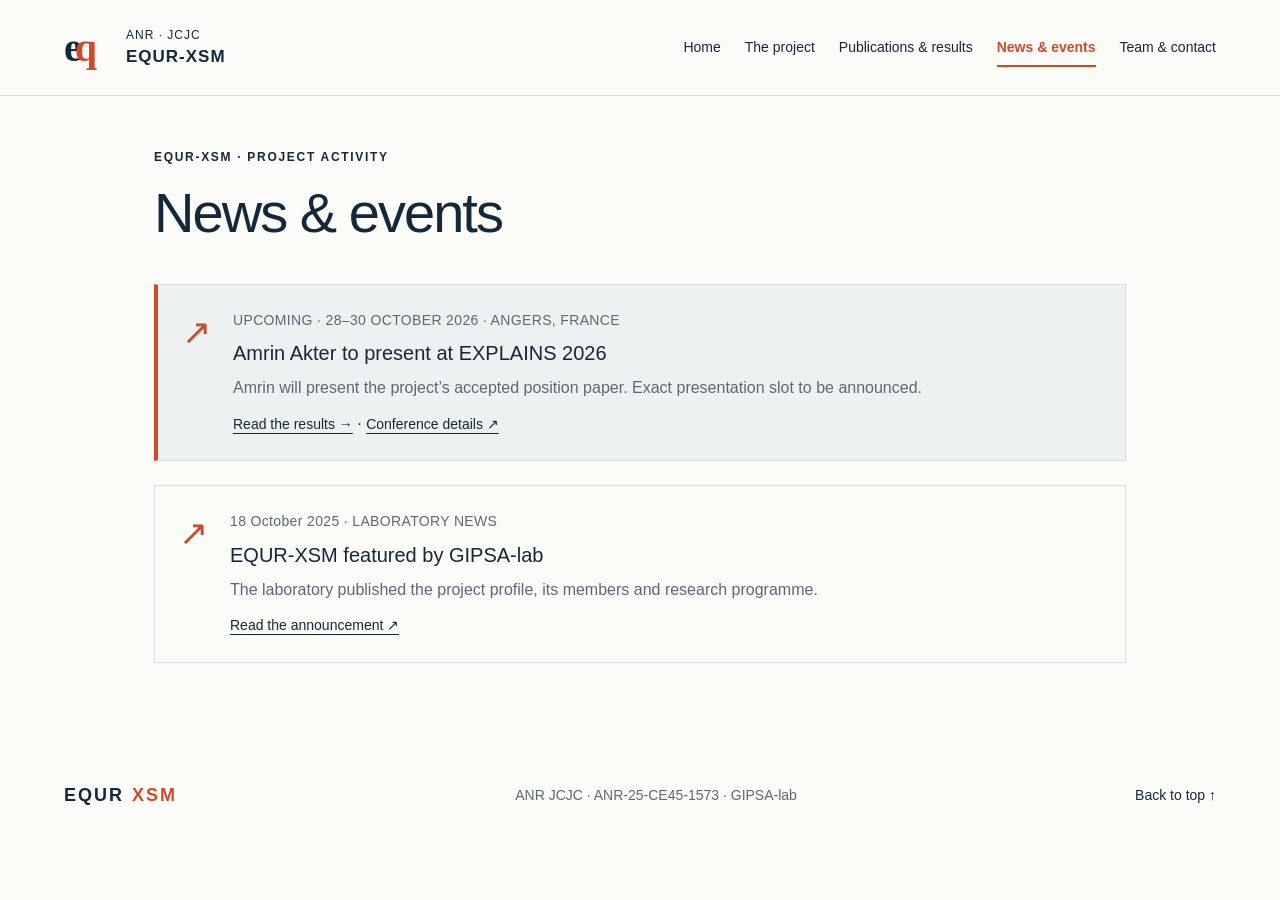
==== news.html @ 14bad8a6 "Organize EQUR-XSM into five pages with shared navigation and legacy link redirects" ====
<!doctype html>
<html lang="en">
<head>
<meta charset="UTF-8"><meta name="viewport" content="width=device-width,initial-scale=1">
<title>News &amp; events | EQUR-XSM</title>
<meta name="description" content="Conference presentations and laboratory announcements from the EQUR-XSM research project.">
<link rel="canonical" href="https://dawoodchanti.github.io/anr-jcjc-equr-xsm/news.html">
<link rel="icon" type="image/svg+xml" href="icon.svg"><link rel="stylesheet" href="style.css">
<script src="script.js" defer></script>
</head>
<body class="subpage" data-page="news.html">
<a class="skip" href="#main">Skip to content</a>
<header><a class="brand" href="index.html" aria-label="EQUR-XSM home"><span class="monogram">e<span>q</span></span><span>ANR · JCJC<br><strong>EQUR-XSM</strong></span></a><button type="button" class="menu" aria-expanded="false" aria-controls="navigation">Menu <span aria-hidden="true">＋</span></button><nav id="navigation" aria-label="Main navigation"><a href="index.html">Home</a><a href="project.html">The project</a><a href="publications.html">Publications &amp; results</a><a href="news.html" aria-current="page">News &amp; events</a><a href="team.html">Team &amp; contact</a></nav></header>
<main id="main">
<section class="section events" id="evenements"><div class="section-body"><p class="eyebrow">EQUR-XSM · PROJECT ACTIVITY</p><h1>News & events</h1><div class="event-empty upcoming-event"><div class="calendar-icon" aria-hidden="true">↗</div><div><p class="news-date">UPCOMING · 28–30 OCTOBER 2026 · ANGERS, FRANCE</p><h2>Amrin Akter to present at EXPLAINS 2026</h2><p>Amrin will present the project’s accepted position paper. Exact presentation slot to be announced.</p><a class="source-link" href="publications.html#explains-2026-results">Read the results →</a> · <a class="source-link" href="https://explains.scitevents.org/">Conference details ↗</a></div></div><div class="event-empty"><div class="calendar-icon" aria-hidden="true">↗</div><div><p class="news-date"><time datetime="2025-10-18">18 October 2025</time> · LABORATORY NEWS</p><h2>EQUR-XSM featured by GIPSA-lab</h2><p>The laboratory published the project profile, its members and research programme.</p><a class="source-link" href="https://www.gipsa-lab.grenoble-inp.fr/?p=18497">Read the announcement ↗</a></div></div></div></section>
</main>
<footer><a class="footer-brand" href="index.html">EQUR<span>XSM</span></a><p>ANR JCJC · ANR-25-CE45-1573 · GIPSA-lab</p><a href="#main">Back to top ↑</a></footer>
</body></html>
---- style.css ----
:root{--ink:#14283b;--muted:#5b6976;--orange:#cd4a2d;--paper:#fbfbf7;--line:#d8dedf;--navy:#122c40}*{box-sizing:border-box}html{scroll-behavior:smooth;scroll-padding-top:28px}body{margin:0;background:var(--paper);color:var(--ink);font:16px/1.6 Arial,Helvetica,sans-serif}a{color:inherit;text-decoration:none}button{font:inherit}a:focus-visible,button:focus-visible,summary:focus-visible{outline:3px solid var(--orange);outline-offset:6px}.skip{position:fixed;left:15px;top:-80px;background:white;padding:12px;z-index:20}.skip:focus{top:15px}.draft{background:#e9eef0;text-align:center;padding:9px 20px;font-size:12px;font-weight:700;letter-spacing:1px}.draft span{font-size:13px;font-weight:400;letter-spacing:0;margin-left:15px}header{max-width:1440px;margin:auto;min-height:115px;display:flex;align-items:center;padding:20px 5%;gap:35px}.brand{display:flex;align-items:center;gap:13px;font-size:10px;letter-spacing:1px;line-height:1.5;flex-shrink:0}.brand strong{font-size:17px;letter-spacing:1px}.monogram{font:700 40px/1 Georgia,serif;letter-spacing:-7px;display:block;width:49px}.monogram span{color:var(--orange)}nav{display:flex;gap:29px;margin-left:auto;font-size:14px}nav a:hover,footer a:hover{color:var(--orange)}.header-contact{font-size:14px;border-bottom:1px solid var(--ink);padding:4px 0}.menu{display:none}.hero{max-width:1440px;padding:50px 5% 65px;margin:auto;display:grid;grid-template-columns:1.3fr 1fr;gap:7%;align-items:center}.eyebrow{font-size:12px;letter-spacing:1.7px;font-weight:700;display:flex;align-items:center;gap:12px}.rule{height:2px;width:26px;background:var(--orange)}h1{font-size:clamp(48px,5.5vw,80px);line-height:1.06;letter-spacing:-3px;font-weight:500;margin:32px 0 27px}h1 em{font-family:Georgia,serif;color:var(--orange);font-weight:400}p{margin-top:0}.intro{font-size:18px;line-height:1.7;max-width:490px;color:var(--muted)}.hero-actions{display:flex;gap:26px;align-items:center;margin-top:32px}.primary{background:var(--orange);color:white;padding:15px 21px;font-size:14px;display:inline-flex;gap:30px}.primary:hover{background:#ae3d24}.text-link{font-size:14px;white-space:nowrap}.text-link span{margin-left:12px}.identity{background:var(--navy);color:#fff;padding:26px 32px 18px;position:relative;overflow:hidden}.identity-top{display:flex;justify-content:space-between;font-size:12px;letter-spacing:1.5px;color:#d5e1e8}.big-type{font-size:clamp(95px,13vw,185px);font-weight:700;letter-spacing:-10px;line-height:.82;margin:49px 0 34px;position:relative;width:max-content}.big-type>span{display:block;color:#a6c3cf}.big-type i{position:absolute;font:400 85px/1 Arial;left:105%;top:44%;color:#e87555}.project-name{font-size:21px;line-height:1.3;font-family:Georgia,serif}.project-subtitle{font-size:14px;color:#b8c8d2;margin:9px 0 24px}dl{margin:0}dl div{display:flex;justify-content:space-between;border-top:1px solid #496071;padding:12px 0;gap:15px;font-size:13px}dt{color:#c0cfd9}dd{margin:0}.section-index{max-width:1296px;margin:auto;padding:22px 0;display:flex;justify-content:space-between;border-top:1px solid var(--line);border-bottom:1px solid var(--line);font-size:14px;gap:20px}.section-index>span{font-size:11px;letter-spacing:1.3px;color:var(--muted);align-self:center}.section-index a:hover{color:var(--orange)}.section{max-width:1440px;margin:auto;padding:85px 5%;display:grid;grid-template-columns:1fr 3.4fr;gap:4%}.section-label{font-size:12px;letter-spacing:1.4px;padding-top:10px;font-weight:bold}.section-body h2,.section-heading h2,.contact h2{font-size:clamp(34px,3.5vw,49px);line-height:1.16;letter-spacing:-1.4px;font-weight:400;margin:0 0 27px}h3{font-size:19px;line-height:1.4;margin:12px 0 10px;font-weight:500}.pending{margin-bottom:6px}.muted{color:var(--muted)}.three-cols{display:grid;grid-template-columns:repeat(3,1fr);gap:30px;margin-top:45px}.three-cols article{border-top:1px solid var(--line);padding-top:18px}.three-cols p{font-size:15px;color:var(--muted)}.small-number{font-size:12px;color:var(--orange);font-weight:700}.outputs{background:#edf1f2;padding:72px max(5%,calc((100% - 1296px)/2));}.section-heading{display:flex;justify-content:space-between;align-items:flex-end;gap:35px;margin-bottom:32px}.section-heading .eyebrow{margin-bottom:25px}.section-heading>p{max-width:310px;color:var(--muted);margin-bottom:30px}.output-list{border-top:1px solid #adb9c0}details{border-bottom:1px solid #adb9c0}summary{list-style:none;cursor:pointer;display:flex;align-items:center;gap:30px;padding:25px 0}summary::-webkit-details-marker{display:none}.output-number{font-size:13px;color:var(--muted)}.output-title{font-size:25px;font-weight:400}.output-type{font-size:11px;letter-spacing:1px;margin-left:auto;color:var(--muted)}.plus{font-size:27px;font-weight:300;min-width:24px;text-align:center}details[open] .plus{transform:rotate(45deg)}.output-content{padding:0 55px 25px;font-size:16px}.output-content p{margin-bottom:4px}.output-content .muted{font-size:14px}.events{padding-bottom:70px}.event-empty{display:flex;align-items:center;gap:22px;border:1px solid var(--line);padding:23px 26px;margin:35px 0}.event-empty h3{margin:0 0 5px}.event-empty p{margin:0;font-size:15px;color:var(--muted)}.calendar-icon{font-size:35px;color:var(--orange)}.event-columns{display:grid;grid-template-columns:repeat(3,1fr);gap:30px}.event-columns p{font-size:15px;color:var(--muted)}.team{border-top:1px solid var(--line)}.team-row{display:grid;grid-template-columns:1fr 1.4fr;gap:20px;padding:22px 0;border-bottom:1px solid var(--line)}.team-row p{margin:0;color:var(--muted);font-size:15px}.contact{background:var(--navy);color:white;padding:60px max(5%,calc((100% - 1296px)/2));display:grid;grid-template-columns:1fr 1fr;gap:15%;align-items:center}.contact .eyebrow{color:#f09b81}.contact h2{margin:0}.contact>div>p:not(.eyebrow){color:#c5d3dc;max-width:400px}.contact-pending{border-top:1px solid #496071;padding-top:18px;margin:25px 0 0}footer{max-width:1440px;margin:auto;padding:30px 5%;display:flex;align-items:center;justify-content:space-between;gap:20px;font-size:13px}footer p{margin:0;color:var(--muted)}.footer-brand{font-weight:700;letter-spacing:2px;font-size:18px}.footer-brand span{color:var(--orange);margin-left:8px}@media(min-width:1440px){.section-index{width:90%}}@media(max-width:1100px){header{gap:20px}nav{gap:16px}.brand{font-size:9px}.hero{gap:5%}.hero-actions{gap:18px;flex-wrap:wrap}.section-index{margin:0 5%}.section-index>span{display:none}.big-type i{font-size:65px}.section{grid-template-columns:1fr 4fr}.output-type{font-size:10px}}@media(max-width:760px){.draft{font-size:11px}.draft span{display:block;margin:3px 0 0;font-size:12px}header{min-height:90px;flex-wrap:wrap;gap:15px}.header-contact{display:none}.menu{display:flex;gap:18px;align-items:center;background:none;border:1px solid var(--line);padding:7px 14px;margin-left:auto;font-size:14px}nav{display:none;width:100%;margin:0;padding:15px 0;border-top:1px solid var(--line);flex-direction:column;font-size:16px}nav.is-open{display:flex}.hero{grid-template-columns:1fr;padding-top:30px;gap:40px;padding-bottom:40px}h1{font-size:clamp(42px,10vw,64px);letter-spacing:-2px}.eyebrow{font-size:10px;letter-spacing:1.2px}.intro{font-size:17px}.identity{max-width:none;padding:24px}.big-type{font-size:120px;margin:30px 0 25px;line-height:.8;letter-spacing:-7px}.big-type>span{display:inline;color:#a6c3cf}.big-type i{display:none}.section-index{display:grid;grid-template-columns:1fr 1fr;font-size:13px;gap:12px}.section{display:block;padding-top:50px;padding-bottom:50px}.section-label{margin-bottom:25px}.section-body h2,.section-heading h2,.contact h2{font-size:35px;letter-spacing:-1px}.three-cols,.event-columns{grid-template-columns:1fr;gap:14px}.three-cols{margin-top:30px}.three-cols h3{margin-top:7px}.section-heading{display:block}.section-heading>p{max-width:none}.outputs{padding-top:45px;padding-bottom:45px}.output-type{display:none}.output-title{font-size:20px}summary{gap:18px;padding:22px 0}.plus{margin-left:auto}.output-content{padding-left:33px;padding-right:10px}.team-row{grid-template-columns:1fr;gap:5px}.contact{grid-template-columns:1fr;gap:30px;padding-top:45px;padding-bottom:45px}.event-empty{padding:20px;gap:16px}.event-empty h3{font-size:18px}footer{flex-wrap:wrap;padding-top:25px;padding-bottom:25px}footer p{order:3;width:100%}}@media(prefers-reduced-motion:reduce){html{scroll-behavior:auto}}

/* Project identity and sourced research profiles */
.hero-copy,.identity,.section-body{min-width:0}.equr-mark{font-size:clamp(76px,8vw,114px);letter-spacing:-6px;margin:35px 0 26px;line-height:.86}.equr-mark>span{display:block}.identity .project-name{font-size:21px;line-height:1.4;margin-bottom:24px}.identity dd{text-align:right;overflow-wrap:anywhere}.source-link{display:inline-block;font-size:14px;text-decoration:underline;text-underline-offset:4px;margin-top:12px}.source-link:hover,.profile-links a:hover{color:var(--orange)}.source-link.light{color:#dce7ee}.source-link.light:hover{color:#f09b81}.source-note{font-size:14px;color:var(--muted);margin:24px 0 0}.source-note a,.team-row p a{text-decoration:underline;text-underline-offset:3px}.three-cols{margin-bottom:24px}.pi-profile{background:#edf1f2;padding:28px 30px;margin:30px 0 12px}.pi-profile h3{font-size:31px;letter-spacing:-.5px;margin:10px 0}.pi-role{color:var(--muted);font-size:16px}.profile-links{display:flex;flex-wrap:wrap;gap:15px 25px;font-size:14px}.profile-links a{text-decoration:underline;text-underline-offset:4px}.team-row h3{margin:0 0 7px}.contact a{overflow-wrap:anywhere}.news-date{font-size:12px!important;letter-spacing:.8px;margin-bottom:8px!important}.event-empty{align-items:flex-start}.calendar-icon{line-height:1.3}@media(max-width:760px){.equr-mark{font-size:80px;letter-spacing:-4px}.equr-mark>span{display:block}.pi-profile{padding:24px 20px}.identity dl div{font-size:14px;flex-wrap:wrap}.hero h1{font-size:clamp(39px,9vw,64px)}.brand strong{font-size:17px}.contact-pending{font-size:15px}}

/* Accepted programme and current research team */
.work-programme{margin-top:40px;border-top:1px solid var(--line);padding-top:28px}.work-programme>h3{font-size:26px;line-height:1.3}.work-programme h4{font-size:18px;line-height:1.4;font-weight:500;margin:0 0 12px}.work-package{display:grid;grid-template-columns:120px 1fr;gap:24px;border-top:1px solid var(--line);padding:24px 0}.work-package p{font-size:15px;color:var(--muted);margin-bottom:10px}.wp-label{font-size:24px;color:var(--orange)}.wp-period{font-size:13px!important}.application-grid{display:grid;grid-template-columns:repeat(3,1fr);gap:22px;margin-top:18px}.application-grid p{font-size:15px;color:var(--muted)}.application-grid h4{margin-top:9px}.student-profile{border-left:4px solid var(--orange);padding:18px 26px;background:#edf1f2;margin:25px 0 30px}.student-profile h3{font-size:27px;margin:8px 0 12px}.student-profile p:last-child{margin-bottom:0}.collaborator-grid{display:grid;grid-template-columns:repeat(2,minmax(0,1fr));gap:28px}.collaborator-profile{padding:24px 0;border-top:1px solid var(--line)}.collaborator-profile h3{font-size:25px;margin:10px 0 18px}.collaborator-profile p{font-size:15px}.collaborator-profile .eyebrow{font-size:12px}.pi-role{line-height:1.65}.pi-profile .profile-links{margin-top:20px}.identity dl div{flex-wrap:wrap}.identity dd{margin-left:auto}@media(max-width:760px){.collaborator-grid,.application-grid{grid-template-columns:1fr}.collaborator-grid{gap:8px}.work-package{grid-template-columns:1fr;gap:10px}.work-package>div:first-child{display:flex;gap:16px;align-items:baseline}.student-profile{padding:18px 20px}.work-programme>h3{font-size:24px}}

/* Conference publication and reported results */
.publication-entry h3{font-size:25px;line-height:1.35;max-width:950px;margin:12px 0 16px}.publication-entry h3 a:hover{text-decoration:underline}.paper-authors{font-size:16px!important;margin-bottom:14px!important}.publication-entry .profile-links{margin:18px 0 4px}.paper-results{margin-top:52px;padding-top:35px;border-top:2px solid var(--ink)}.paper-results>h3{font-size:clamp(26px,3vw,39px);line-height:1.2;max-width:850px;margin:16px 0 23px}.paper-results>p{max-width:1000px}.study-protocol{font-size:15px;color:var(--muted);padding:16px 0}.results-table-wrap{overflow-x:auto;margin-top:22px}.results-table{border-collapse:collapse;width:100%;font-size:15px}.results-table caption{text-align:left;font-size:14px;color:var(--muted);padding-bottom:12px}.results-table th,.results-table td{text-align:left;padding:15px 18px;border-bottom:1px solid #b9c5cd}.results-table thead{background:var(--navy);color:white}.results-table th[scope=row]{font-weight:500}.results-table td:nth-last-child(-n+2){white-space:nowrap;font-variant-numeric:tabular-nums}.result-figure{margin:35px 0 25px}.result-figure img{display:block;width:100%;height:auto;background:white;border:1px solid var(--line)}.result-figure figcaption{font-size:14px;color:var(--muted);padding-top:13px;line-height:1.65}.result-figure figcaption a{text-decoration:underline;white-space:nowrap}.result-scope{max-width:1000px}.result-scope h4{font-size:21px;font-weight:500;margin:25px 0 12px}.result-scope p{font-size:15px}.upcoming-event{border-left:4px solid var(--orange);background:#edf1f2}.results-table-wrap:focus-visible{outline:3px solid var(--orange);outline-offset:4px}@media(max-width:760px){.publication-entry h3{font-size:22px}.output-content:has(.publication-entry){padding-left:0}.results-table th,.results-table td{padding:12px 10px}.results-table{min-width:620px}.paper-results{margin-top:35px}.result-figure{margin-top:25px}}

/* Compact figure display; the linked image retains its original resolution. */
.result-figure{max-width:680px;margin:28px auto 25px}.result-figure img{width:100%;height:auto}

/* Self-contained project overview and scientific summary. */
.project-summary{max-width:78ch}.project-summary h3{font-size:25px;margin:30px 0 14px}.project-summary p{margin-bottom:18px}.project-summary .source-note{margin:20px 0 30px}

/* Finishing pass: readable type, restrained spacing and resilient navigation. */
.visually-hidden{position:absolute!important;width:1px;height:1px;padding:0;margin:-1px;overflow:hidden;clip-path:inset(50%);white-space:nowrap;border:0}
html{font-size:100%}
body{font-size:1rem}
header{min-height:96px;gap:24px}
nav{flex-wrap:wrap;gap:12px 24px}
nav a{padding:8px 0}
.mobile-contact{display:none}
.brand{font-size:.75rem}
.hero{padding-top:28px;padding-bottom:52px}
.hero h1{font-size:clamp(2.4rem,5vw,4.5rem);line-height:1.12;letter-spacing:-.035em;overflow-wrap:break-word}
.equr-mark{font-size:clamp(4rem,7vw,6rem);line-height:1;letter-spacing:-.04em;margin:24px 0}
.identity-top{flex-wrap:wrap;gap:8px;font-size:.75rem}
.identity dl div{font-size:.875rem}
.eyebrow,.section-label,.small-number,.collaborator-profile .eyebrow{font-size:.75rem}
.section{padding-top:64px;padding-bottom:64px}
.about{border-top:1px solid var(--line)}
.section-body h2,.section-heading h2,.contact h2{font-size:clamp(2rem,3.5vw,3rem);line-height:1.2;letter-spacing:-.025em}
.section-body>p,.pi-profile>p,.student-profile>p{max-width:78ch}
.work-package p,.application-grid p,.collaborator-profile p,.event-empty p,.result-scope p,.study-protocol{font-size:1rem}
.wp-period{font-size:.875rem!important}
.work-programme>h3{margin-top:0}
.application-grid{gap:24px}
.application-grid article{border-top:1px solid var(--line);padding-top:18px}
.publication-entry,.paper-results,.outputs>.section-heading{max-width:1000px;margin-left:auto;margin-right:auto}
.publication-entry{padding:24px 0;border-top:1px solid #adb9c0}
.publication-entry h3{font-size:clamp(1.375rem,2.5vw,1.875rem)}
.paper-results{margin-top:20px;padding-top:28px}
.paper-results>h3{font-size:clamp(1.5rem,2.6vw,2rem)}
.paper-results>p,.result-scope{max-width:78ch}
.results-table{font-size:1rem}
.results-table tbody tr:nth-child(even){background:#e3eaed}
.event-empty{margin:24px 0;padding:24px}
.event-empty>div:last-child{min-width:0}
.news-date{font-size:.875rem!important;letter-spacing:.025em;line-height:1.6}
.pi-profile,.student-profile{padding:26px;margin-top:24px}
.student-profile h4{font-size:1.125rem;font-weight:500;line-height:1.5}
.profile-links{gap:12px 24px}
.source-link,.source-note,.profile-links{font-size:.875rem}
a:hover{text-underline-offset:4px}
.contact a{text-decoration:underline;text-underline-offset:4px}
footer{font-size:.875rem}
@media(max-width:1000px){
 header{flex-wrap:wrap}
 nav{gap:10px 18px}
 .header-contact{display:none}
 .mobile-contact{display:block}
 .section{grid-template-columns:1fr;gap:20px}
 .section-label{padding:0}
}
@media(max-width:760px){
 header{min-height:80px}
 .brand{font-size:.75rem}
 .menu{display:none;min-height:44px}
 .js .menu{display:flex}
 nav{display:flex}
 .js nav{display:none}
 .js nav.is-open{display:flex}
 nav a{min-height:44px}
 .hero{padding-top:20px;padding-bottom:36px;gap:28px}
 .hero h1{font-size:clamp(2.25rem,9vw,3.5rem)}
 .hero-actions{gap:18px}
 .text-link{white-space:normal}
 .primary{gap:20px}
 .identity{padding:22px}
 .equr-mark{font-size:4.25rem}
 .eyebrow{font-size:.75rem;letter-spacing:.08em;flex-wrap:wrap}
 .section{padding-top:40px;padding-bottom:40px}
 .section-label{margin-bottom:18px}
 .outputs{padding-top:40px;padding-bottom:40px}
 .publication-entry{padding:18px 0}
 .pi-profile,.student-profile{padding:22px 18px}
 .event-empty{padding:20px;gap:12px}
 .calendar-icon{font-size:24px}
 .result-figure figcaption a{white-space:normal}
}

/* Shared navigation and page layouts. */
nav a[aria-current="page"]{color:var(--orange);box-shadow:inset 0 -2px var(--orange);font-weight:700}
header{border-bottom:1px solid var(--line)}
.subpage .section{display:block;max-width:1100px;padding-top:52px}
.subpage .section-body>h1,.subpage .section-heading h1{font-size:clamp(2.25rem,4.5vw,3.5rem);line-height:1.15;letter-spacing:-.035em;margin:14px 0 38px}
.subpage .project-summary h2,.subpage .work-programme>h2{font-size:1.625rem;line-height:1.3;letter-spacing:-.02em;margin:30px 0 16px}
.subpage .publication-entry h2{font-size:clamp(1.375rem,2.5vw,1.875rem);line-height:1.4;font-weight:500;margin:12px 0 16px}
.subpage .paper-results>h2{font-size:clamp(1.5rem,2.6vw,2rem);line-height:1.3;font-weight:500;max-width:850px;margin:16px 0 23px}
.subpage .result-scope h3{font-size:1.3125rem;margin:25px 0 12px}
.subpage .event-empty h2{font-size:1.25rem;font-weight:500;letter-spacing:normal;line-height:1.4;margin:0 0 8px}
.subpage .pi-profile h2,.subpage .student-profile h2,.subpage .collaborator-profile h2{font-size:1.75rem;line-height:1.3;letter-spacing:-.02em;margin:10px 0 16px}
.subpage .student-profile h3{font-size:1.125rem;line-height:1.5;font-weight:500;margin:18px 0 14px}
.subpage .team{border-top:0}
.subpage .outputs{padding-top:52px}
.home-updates{max-width:1440px;margin:auto;padding:48px 5% 64px;border-top:1px solid var(--line)}
.home-updates>h2{font-size:clamp(1.75rem,3vw,2.5rem);font-weight:400;line-height:1.2;letter-spacing:-.02em;margin:12px 0 28px}
.home-preview-grid{display:grid;grid-template-columns:1.4fr 1fr;gap:48px}
.home-preview-grid article{border-top:1px solid var(--line);padding-top:22px;min-width:0}
.home-preview-grid h3{font-size:1.375rem}
.home-preview-grid p:not(.eyebrow){color:var(--muted);max-width:65ch}
@media(max-width:760px){
 .subpage .section,.subpage .outputs{padding-top:32px}
 .subpage .section-body>h1,.subpage .section-heading h1{margin-bottom:28px}
 .home-preview-grid{grid-template-columns:1fr;gap:24px}
 .home-updates{padding-top:32px;padding-bottom:40px}
 nav a[aria-current="page"]{box-shadow:none;border-left:3px solid var(--orange);padding-left:12px}
}

.subpage .work-programme h3{font-size:1.125rem;line-height:1.4;font-weight:500;margin:0 0 12px}.subpage .application-grid h3{margin-top:9px}
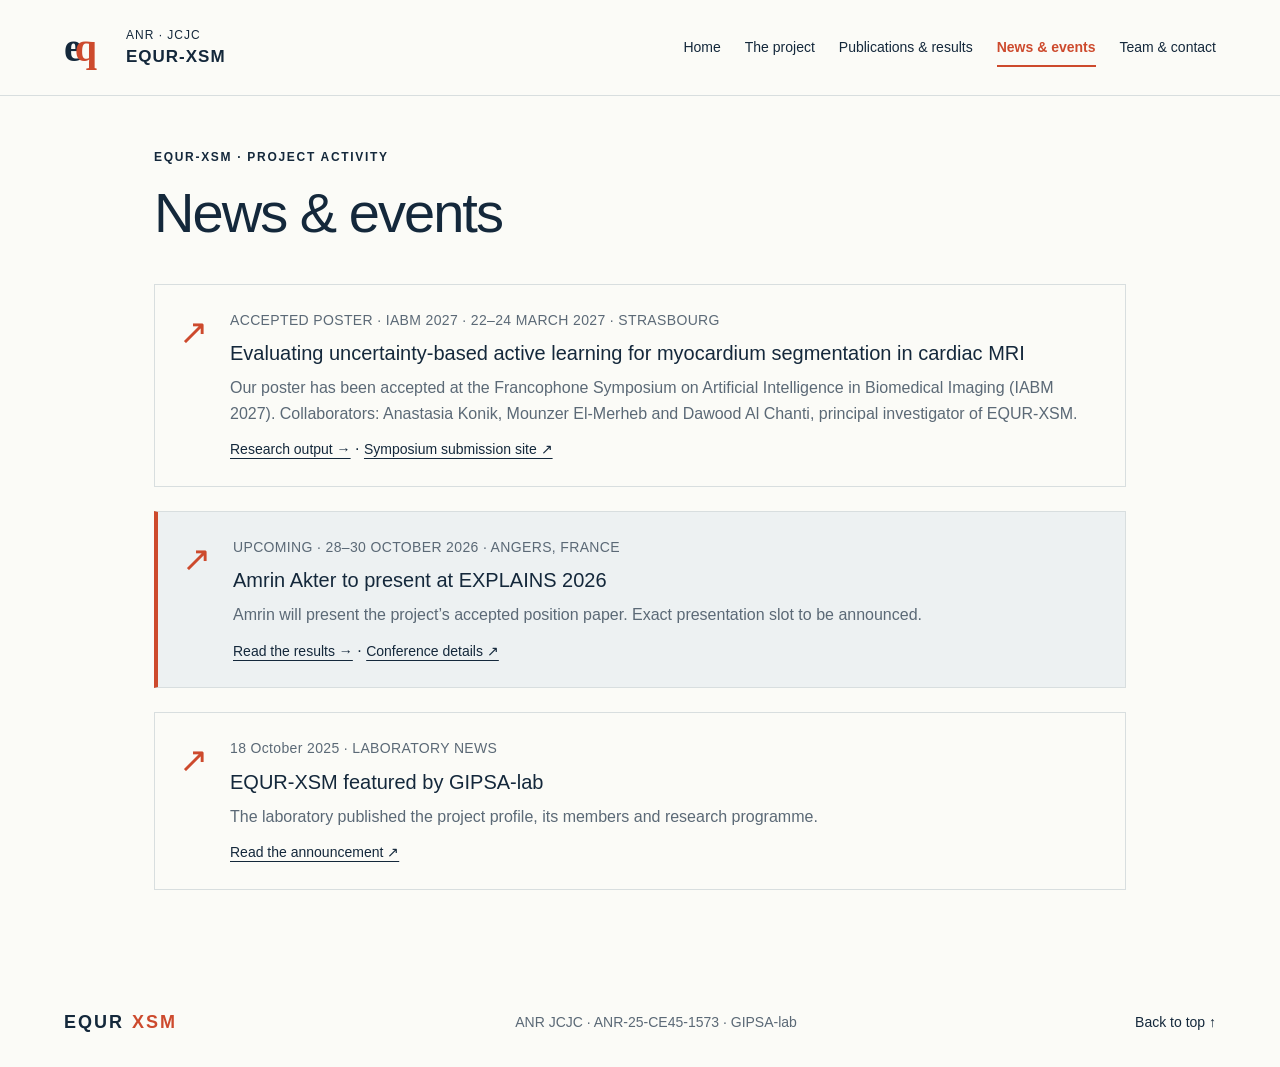
==== commit 0dcbeec8: "Announce accepted IABM 2027 posters for EQUR-XSM and SpinePredict" ====
--- a/news.html
+++ b/news.html
@@ -12,7 +12,7 @@
 <a class="skip" href="#main">Skip to content</a>
 <header><a class="brand" href="index.html" aria-label="EQUR-XSM home"><span class="monogram">e<span>q</span></span><span>ANR · JCJC<br><strong>EQUR-XSM</strong></span></a><button type="button" class="menu" aria-expanded="false" aria-controls="navigation">Menu <span aria-hidden="true">＋</span></button><nav id="navigation" aria-label="Main navigation"><a href="index.html">Home</a><a href="project.html">The project</a><a href="publications.html">Publications &amp; results</a><a href="news.html" aria-current="page">News &amp; events</a><a href="team.html">Team &amp; contact</a></nav></header>
 <main id="main">
-<section class="section events" id="evenements"><div class="section-body"><p class="eyebrow">EQUR-XSM · PROJECT ACTIVITY</p><h1>News & events</h1><div class="event-empty upcoming-event"><div class="calendar-icon" aria-hidden="true">↗</div><div><p class="news-date">UPCOMING · 28–30 OCTOBER 2026 · ANGERS, FRANCE</p><h2>Amrin Akter to present at EXPLAINS 2026</h2><p>Amrin will present the project’s accepted position paper. Exact presentation slot to be announced.</p><a class="source-link" href="publications.html#explains-2026-results">Read the results →</a> · <a class="source-link" href="https://explains.scitevents.org/">Conference details ↗</a></div></div><div class="event-empty"><div class="calendar-icon" aria-hidden="true">↗</div><div><p class="news-date"><time datetime="2025-10-18">18 October 2025</time> · LABORATORY NEWS</p><h2>EQUR-XSM featured by GIPSA-lab</h2><p>The laboratory published the project profile, its members and research programme.</p><a class="source-link" href="https://www.gipsa-lab.grenoble-inp.fr/?p=18497">Read the announcement ↗</a></div></div></div></section>
+<section class="section events" id="evenements"><div class="section-body"><p class="eyebrow">EQUR-XSM · PROJECT ACTIVITY</p><h1>News & events</h1><div class="event-empty" id="iabm-2027-myocardium"><div class="calendar-icon" aria-hidden="true">↗</div><div><p class="news-date">ACCEPTED POSTER · IABM 2027 · 22–24 MARCH 2027 · STRASBOURG</p><h2>Evaluating uncertainty-based active learning for myocardium segmentation in cardiac MRI</h2><p>Our poster has been accepted at the <a href="https://iabm2027.sciencesconf.org/">Francophone Symposium on Artificial Intelligence in Biomedical Imaging (IABM 2027)</a>. Collaborators: Anastasia Konik, Mounzer El-Merheb and Dawood Al Chanti, principal investigator of EQUR-XSM.</p><a class="source-link" href="publications.html#iabm-2027-myocardium">Research output →</a> · <a class="source-link" href="https://cmt3.research.microsoft.com/IABM2027">Symposium submission site ↗</a></div></div><div class="event-empty upcoming-event"><div class="calendar-icon" aria-hidden="true">↗</div><div><p class="news-date">UPCOMING · 28–30 OCTOBER 2026 · ANGERS, FRANCE</p><h2>Amrin Akter to present at EXPLAINS 2026</h2><p>Amrin will present the project’s accepted position paper. Exact presentation slot to be announced.</p><a class="source-link" href="publications.html#explains-2026-results">Read the results →</a> · <a class="source-link" href="https://explains.scitevents.org/">Conference details ↗</a></div></div><div class="event-empty"><div class="calendar-icon" aria-hidden="true">↗</div><div><p class="news-date"><time datetime="2025-10-18">18 October 2025</time> · LABORATORY NEWS</p><h2>EQUR-XSM featured by GIPSA-lab</h2><p>The laboratory published the project profile, its members and research programme.</p><a class="source-link" href="https://www.gipsa-lab.grenoble-inp.fr/?p=18497">Read the announcement ↗</a></div></div></div></section>
 </main>
 <footer><a class="footer-brand" href="index.html">EQUR<span>XSM</span></a><p>ANR JCJC · ANR-25-CE45-1573 · GIPSA-lab</p><a href="#main">Back to top ↑</a></footer>
 </body></html>
